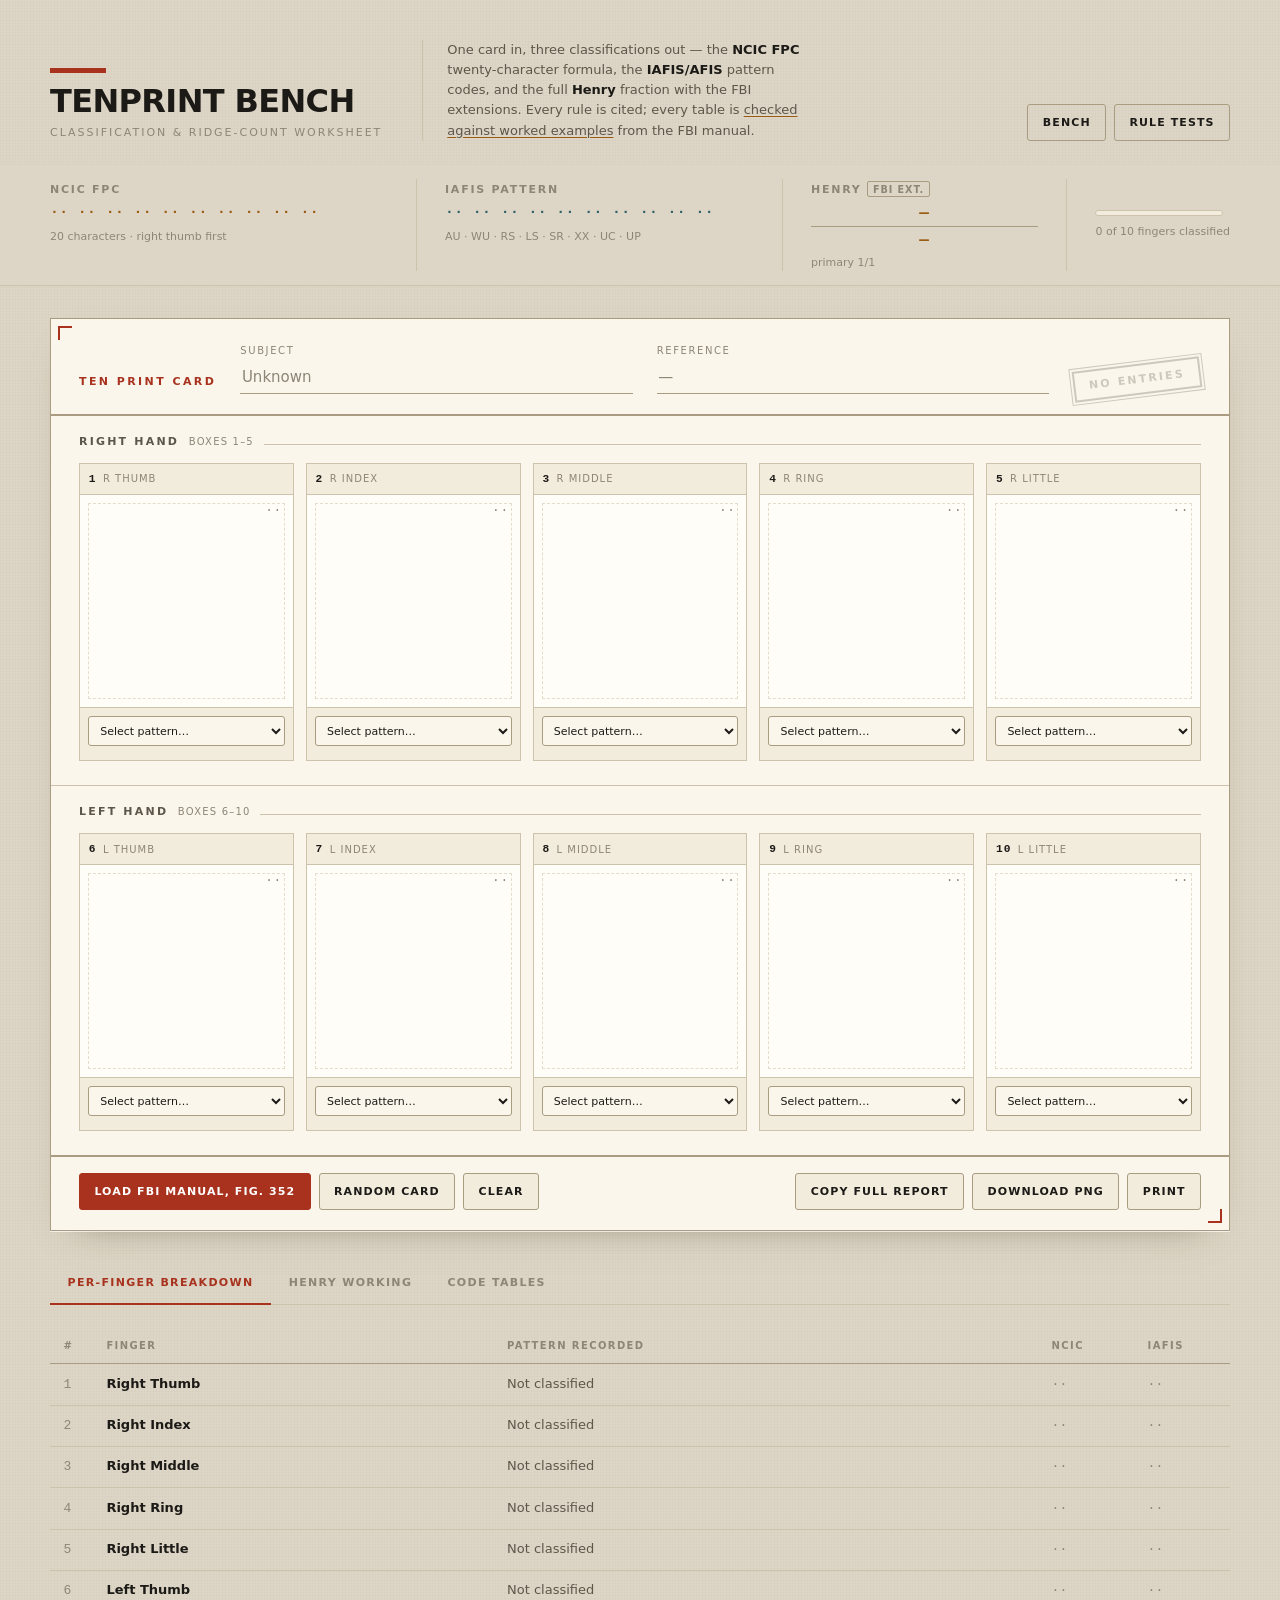
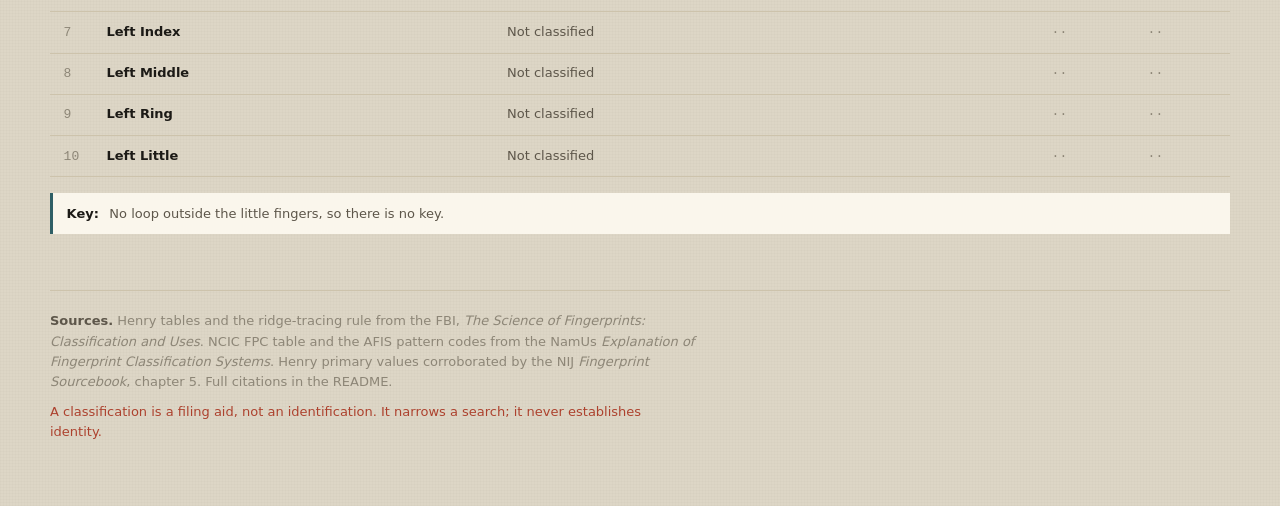
==== index.html @ 2fdf7e24 "Rebuild as a single bench computing NCIC, IAFIS and Henry together The two pages duplicated their fi" ====
<!DOCTYPE html>
<html lang="en" data-theme="dark">
<head>
<meta charset="UTF-8">
<meta name="viewport" content="width=device-width, initial-scale=1">
<title>Tenprint Bench — NCIC, IAFIS &amp; Henry fingerprint classification</title>
<meta name="description" content="Classify a ten-finger card three ways at once: NCIC FPC, IAFIS/AFIS pattern codes, and the Henry system with FBI extensions.">
<link rel="stylesheet" href="assets/styles.css">
<link rel="icon" href="data:image/svg+xml,%3Csvg xmlns='http://www.w3.org/2000/svg' viewBox='0 0 32 32'%3E%3Ctext y='26' font-size='26'%3E%F0%9F%AB%86%3C/text%3E%3C/svg%3E">
<script>
/* Settle the theme before first paint. Doing this from app.js instead would
   paint the default once and then transition, which reads as a flash. */
(function () {
    var t = null;
    try { t = localStorage.getItem("tenprint-bench:theme"); } catch (e) { /* ignore */ }
    if (t !== "light" && t !== "dark") {
        t = window.matchMedia && window.matchMedia("(prefers-color-scheme: light)").matches
            ? "light" : "dark";
    }
    document.documentElement.setAttribute("data-theme", t);
})();
</script>
</head>
<body>

<a class="skip" href="#card">Skip to the card</a>

<header class="masthead">
    <div class="masthead-id">
        <span class="masthead-rule" aria-hidden="true"></span>
        <h1>Tenprint&nbsp;Bench</h1>
        <p class="masthead-sub">Classification &amp; ridge-count worksheet</p>
    </div>

    <p class="masthead-blurb">
        One card in, three classifications out — the <strong>NCIC FPC</strong> twenty-character
        formula, the <strong>IAFIS/AFIS</strong> pattern codes, and the full
        <strong>Henry</strong> fraction with the FBI extensions. Every rule is
        cited; every table is <a href="tests.html">checked against worked examples</a>
        from the FBI manual.
    </p>

    <div class="masthead-tools">
        <button type="button" id="themeToggle" class="btn btn-quiet" aria-pressed="false">
            <span data-theme-label>Paper</span>
        </button>
        <a class="btn btn-quiet" href="tests.html">Rule tests</a>
    </div>
</header>

<!-- ===================================================================
     The rail. Sticks to the top so the three formulas stay visible
     while the card below is being filled in.
     =================================================================== -->
<div class="rail" id="rail">
    <div class="rail-inner">

        <section class="readout" data-system="ncic" aria-labelledby="ncic-label">
            <header>
                <h2 id="ncic-label">NCIC <abbr title="Fingerprint Classification">FPC</abbr></h2>
                <button type="button" class="copy" data-copy="ncic" title="Copy the NCIC code">Copy</button>
            </header>
            <output class="code code-ncic" id="ncicCode">·· ·· ·· ·· ·· ·· ·· ·· ·· ··</output>
            <p class="readout-note" id="ncicNote">20 characters · right thumb first</p>
        </section>

        <section class="readout" data-system="afis" aria-labelledby="afis-label">
            <header>
                <h2 id="afis-label">IAFIS pattern</h2>
                <button type="button" class="copy" data-copy="afis" title="Copy the IAFIS codes">Copy</button>
            </header>
            <output class="code code-afis" id="afisCode">·· ·· ·· ·· ·· ·· ·· ·· ·· ··</output>
            <p class="readout-note" id="afisNote">AU · WU · RS · LS · SR · XX · UC · UP</p>
        </section>

        <section class="readout readout-henry" data-system="henry" aria-labelledby="henry-label">
            <header>
                <h2 id="henry-label">Henry <span class="tag">FBI ext.</span></h2>
                <button type="button" class="copy" data-copy="henry" title="Copy the Henry formula">Copy</button>
            </header>
            <output class="fraction" id="henryCode">
                <span class="fraction-num" id="henryNum">—</span>
                <span class="fraction-bar" aria-hidden="true"></span>
                <span class="fraction-den" id="henryDen">—</span>
            </output>
            <p class="readout-note" id="henryNote">key · major · primary · secondary · subsecondary · final</p>
        </section>

        <div class="rail-status">
            <div class="meter" role="progressbar" aria-valuemin="0" aria-valuemax="10" aria-valuenow="0" id="meter">
                <span class="meter-fill" id="meterFill"></span>
            </div>
            <p class="rail-count"><output id="meterLabel">0</output> of 10 fingers classified</p>
        </div>

    </div>
</div>

<main>

<!-- ===================================================================
     The card. Boxes 1-5 are the right hand, 6-10 the left, matching
     the layout of a real tenprint card.
     =================================================================== -->
<section class="card" id="card" aria-labelledby="card-label">

    <div class="card-head">
        <h2 id="card-label" class="card-title">Ten&nbsp;Print Card</h2>

        <div class="field">
            <label for="subjectName">Subject</label>
            <input type="text" id="subjectName" placeholder="Unknown" autocomplete="off" spellcheck="false">
        </div>
        <div class="field">
            <label for="caseRef">Reference</label>
            <input type="text" id="caseRef" placeholder="—" autocomplete="off" spellcheck="false">
        </div>

        <div class="stamp" id="stamp" data-state="empty"><span>No entries</span></div>
    </div>

    <div class="hands">
        <section class="hand" data-hand="right" aria-labelledby="right-label">
            <h3 id="right-label"><span>Right hand</span><small>boxes 1&ndash;5</small></h3>
            <div class="fingers" data-slots="right"></div>
        </section>

        <section class="hand" data-hand="left" aria-labelledby="left-label">
            <h3 id="left-label"><span>Left hand</span><small>boxes 6&ndash;10</small></h3>
            <div class="fingers" data-slots="left"></div>
        </section>
    </div>

    <div class="card-foot">
        <button type="button" class="btn btn-primary" id="loadExample">Load worked example</button>
        <button type="button" class="btn" id="randomise">Random card</button>
        <button type="button" class="btn" id="clearAll">Clear</button>
        <span class="foot-spacer"></span>
        <button type="button" class="btn" id="copyReport">Copy full report</button>
        <button type="button" class="btn" id="downloadPng">Download PNG</button>
        <button type="button" class="btn" id="printCard">Print</button>
    </div>
</section>

<!-- ===================================================================
     Workings. Everything the three readouts are hiding.
     =================================================================== -->
<section class="workings" aria-labelledby="workings-label">
    <h2 id="workings-label" class="visually-hidden">Detailed workings</h2>

    <div class="tabs" role="tablist" aria-label="Detailed workings">
        <button role="tab" id="tab-breakdown" aria-controls="panel-breakdown" aria-selected="true"  class="tab">Per-finger breakdown</button>
        <button role="tab" id="tab-henry"     aria-controls="panel-henry"     aria-selected="false" class="tab" tabindex="-1">Henry working</button>
        <button role="tab" id="tab-reference" aria-controls="panel-reference" aria-selected="false" class="tab" tabindex="-1">Code tables</button>
    </div>

    <div class="panel" id="panel-breakdown" role="tabpanel" aria-labelledby="tab-breakdown" tabindex="0">
        <div class="table-scroll">
            <table class="breakdown">
                <caption class="visually-hidden">Per-finger classification breakdown</caption>
                <thead>
                    <tr>
                        <th scope="col" class="col-no">#</th>
                        <th scope="col">Finger</th>
                        <th scope="col">Pattern recorded</th>
                        <th scope="col" class="col-code">NCIC</th>
                        <th scope="col" class="col-code">IAFIS</th>
                    </tr>
                </thead>
                <tbody id="breakdownBody"></tbody>
            </table>
        </div>
        <div class="flags" id="flags"></div>
    </div>

    <div class="panel" id="panel-henry" role="tabpanel" aria-labelledby="tab-henry" tabindex="0" hidden>
        <div class="henry-grid" id="henryGrid"></div>
    </div>

    <div class="panel" id="panel-reference" role="tabpanel" aria-labelledby="tab-reference" tabindex="0" hidden>
        <div class="ref-grid">

            <article class="ref">
                <h3>NCIC FPC — two characters per finger</h3>
                <table class="ref-table">
                    <tbody>
                        <tr><th scope="row">Plain arch</th><td><code>AA</code></td></tr>
                        <tr><th scope="row">Tented arch</th><td><code>TT</code></td></tr>
                        <tr><th scope="row">Ulnar loop</th><td>ridge count, zero&#8209;padded — <code>01</code>&ndash;<code>49</code></td></tr>
                        <tr><th scope="row">Radial loop</th><td>ridge count <strong>+ 50</strong> — <code>51</code>&ndash;<code>99</code></td></tr>
                        <tr><th scope="row">Plain whorl</th><td><code>PI</code> <code>PM</code> <code>PO</code></td></tr>
                        <tr><th scope="row">Central pocket loop whorl</th><td><code>CI</code> <code>CM</code> <code>CO</code></td></tr>
                        <tr><th scope="row">Double loop whorl</th><td><code>dI</code> <code>dM</code> <code>dO</code> <em>— lowercase d</em></td></tr>
                        <tr><th scope="row">Accidental whorl</th><td><code>XI</code> <code>XM</code> <code>XO</code></td></tr>
                        <tr><th scope="row">Missing or amputated</th><td><code>XX</code></td></tr>
                        <tr><th scope="row">Completely scarred</th><td><code>SR</code></td></tr>
                    </tbody>
                </table>
                <p class="ref-note">The NCIC table defines no code for an unclassifiable or
                unprinted finger — those exist only in AFIS. This bench leaves the position
                blank and flags it rather than inventing a value.</p>
            </article>

            <article class="ref">
                <h3>IAFIS / AFIS pattern level</h3>
                <table class="ref-table">
                    <tbody>
                        <tr><th scope="row"><code>AU</code></th><td>Arch, unspecified — plain and tented alike</td></tr>
                        <tr><th scope="row"><code>WU</code></th><td>Whorl, unspecified — all four whorl types</td></tr>
                        <tr><th scope="row"><code>RS</code></th><td>Right slant loop</td></tr>
                        <tr><th scope="row"><code>LS</code></th><td>Left slant loop</td></tr>
                        <tr><th scope="row"><code>SR</code></th><td>Complete scar</td></tr>
                        <tr><th scope="row"><code>XX</code></th><td>Amputation</td></tr>
                        <tr><th scope="row"><code>UC</code></th><td>Unable to classify</td></tr>
                        <tr><th scope="row"><code>UP</code></th><td>Unable to print — image not supplied</td></tr>
                    </tbody>
                </table>
                <p class="ref-note">Slant follows the hand: an ulnar loop slants right on the
                right hand and left on the left hand, and a radial loop does the reverse.
                The bench derives it from the box number, so you never enter it.</p>
            </article>

            <article class="ref">
                <h3>Whorl ridge tracing</h3>
                <p class="ref-prose">Trace the ridge from the extreme left delta toward the
                right delta. If it passes <strong>inside</strong> (above) the right delta with
                <strong>three or more</strong> ridges intervening, the tracing is
                <strong>inner — I</strong>. If it passes <strong>outside</strong> (below) with
                three or more intervening, it is <strong>outer — O</strong>. Every other
                tracing is <strong>meeting — M</strong>.</p>
                <div class="tracer" id="tracer">
                    <p class="tracer-title">Work it out</p>
                    <div class="tracer-controls">
                        <label for="tracerSide" class="visually-hidden">Which side of the right delta</label>
                        <select id="tracerSide">
                            <option value="inside">Passes inside / above</option>
                            <option value="outside">Passes outside / below</option>
                        </select>
                        <label for="tracerRidges" class="visually-hidden">Intervening ridges</label>
                        <input type="number" id="tracerRidges" min="0" max="30" step="1" placeholder="ridges" inputmode="numeric">
                        <output class="tracer-out" id="tracerOut">—</output>
                    </div>
                </div>
            </article>

            <article class="ref">
                <h3>Henry — the FBI tables</h3>
                <table class="ref-table">
                    <tbody>
                        <tr><th scope="row">Primary values</th><td>16 16 8 8 4 4 2 2 1 1 — whorls only; even fingers over odd, plus 1 each</td></tr>
                        <tr><th scope="row">Secondary</th><td>Index fingers as <code>A T R U W</code></td></tr>
                        <tr><th scope="row">Small letters</th><td><code>a</code> <code>t</code> anywhere; <code>r</code> outside the index fingers</td></tr>
                        <tr><th scope="row">Subsecondary — index</th><td>1&ndash;9 = <code>I</code>, 10 and over = <code>O</code></td></tr>
                        <tr><th scope="row">Subsecondary — middle</th><td>1&ndash;10 = <code>I</code>, 11 and over = <code>O</code></td></tr>
                        <tr><th scope="row">Subsecondary — ring</th><td>1&ndash;13 = <code>I</code>, 14 and over = <code>O</code></td></tr>
                        <tr><th scope="row">Major — thumbs</th><td>1&ndash;11 = <code>S</code>, 12&ndash;16 = <code>M</code>, 17 and over = <code>L</code></td></tr>
                        <tr><th scope="row">Major — expanded</th><td>when the left thumb counts 17+, the right thumb reads 1&ndash;17 = <code>S</code>, 18&ndash;22 = <code>M</code>, 23 and over = <code>L</code></td></tr>
                        <tr><th scope="row">Final</th><td>Ridge count of the right little finger loop; else the left</td></tr>
                        <tr><th scope="row">Key</th><td>First loop from the right thumb, little fingers excluded</td></tr>
                    </tbody>
                </table>
            </article>

        </div>
    </div>
</section>

<footer class="colophon">
    <p><strong>Sources.</strong>
    Henry tables and the ridge-tracing rule from the FBI, <em>The Science of Fingerprints:
    Classification and Uses</em>. NCIC FPC table and the AFIS pattern codes from the NamUs
    <em>Explanation of Fingerprint Classification Systems</em>. Henry primary values
    corroborated by the NIJ <em>Fingerprint Sourcebook</em>, chapter 5.
    Full citations in the README.</p>
    <p class="colophon-warn">A classification is a filing aid, not an identification.
    It narrows a search; it never establishes identity.</p>
</footer>

</main>

<div class="toast" id="toast" role="status" aria-live="polite"></div>

<script src="assets/classify.js"></script>
<script src="assets/plates.js"></script>
<script src="assets/patterns.js"></script>
<script src="assets/app.js"></script>
</body>
</html>
---- assets/styles.css ----
/* ==========================================================================
   Tenprint Bench

   The look is borrowed from the thing itself: a printed record card on a
   lab bench. Flat ink, ruled boxes, registration corners, a rubber stamp,
   monospace for anything that is literally a code. Two themes — "Bench"
   (dark room, lit card) and "Paper" (the card on its own).
   ========================================================================== */

/* --- 1. Tokens ----------------------------------------------------------- */

:root {
    --font-sans: ui-sans-serif, system-ui, "Segoe UI", Roboto, Helvetica, Arial, sans-serif;
    --font-mono: ui-monospace, "Cascadia Mono", "SF Mono", Consolas, "Liberation Mono", monospace;

    --step-0: 0.9375rem;
    --step--1: 0.8125rem;
    --step--2: 0.6875rem;
    --step-1: 1.125rem;
    --step-2: 1.5rem;
    --step-3: 2rem;

    --radius: 3px;
    --gap: 1.25rem;
    --card-max: 1180px;

    /* The page gutter. The rail bleeds to the full width by cancelling this
       out, so the two must stay in step or the page scrolls sideways. */
    --pad-x: 1.25rem;

    --ease: cubic-bezier(0.2, 0.7, 0.3, 1);
}

/* Bench — the default. */
[data-theme="dark"] {
    --bg:          #0c0e0d;
    --bg-grain:    rgba(255, 255, 255, 0.022);
    --surface:     #15100e;
    --surface-2:   #1c1614;
    --plate:       #0e0b09;
    --print-ink:   #d3c8b3;

    --ink:         #ece4d6;
    --ink-soft:    #a79c8b;
    --ink-faint:   #6d6459;

    --rule:        #33291f;
    --rule-strong: #4a3b2c;

    --accent:      #e0913f;   /* amber — live values          */
    --stamp:       #d24b32;   /* stamp red — alerts, headings  */
    --cool:        #6fa5a8;   /* verdigris — secondary data    */
    --ok:          #7fa860;

    --shadow: 0 1px 0 rgba(255,255,255,0.03), 0 18px 40px -24px rgba(0,0,0,0.9);
}

/* Paper. */
[data-theme="light"] {
    --bg:          #ddd6c6;
    --bg-grain:    rgba(0, 0, 0, 0.016);
    --surface:     #faf6ec;
    --surface-2:   #f2ecdd;
    --plate:       #fffdf7;
    --print-ink:   #23201a;

    --ink:         #1c1a16;
    --ink-soft:    #5d564a;
    --ink-faint:   #8d8677;

    --rule:        #cdc3ac;
    --rule-strong: #a99c80;

    --accent:      #9a5b12;
    --stamp:       #a8321e;
    --cool:        #2f5f66;
    --ok:          #4a6b31;

    --shadow: 0 1px 0 rgba(255,255,255,0.7), 0 16px 36px -26px rgba(60,45,25,0.55);
}

/* --- 2. Base ------------------------------------------------------------- */

*, *::before, *::after { box-sizing: border-box; }

html { -webkit-text-size-adjust: 100%; }

body {
    margin: 0;
    padding: 0 var(--pad-x) 4rem;
    font-family: var(--font-sans);
    font-size: var(--step-0);
    line-height: 1.55;
    color: var(--ink);
    background-color: var(--bg);
    /* A faint bench grain so the flat fields do not read as a web form. */
    background-image:
        repeating-linear-gradient(0deg, var(--bg-grain) 0 1px, transparent 1px 3px),
        repeating-linear-gradient(90deg, var(--bg-grain) 0 1px, transparent 1px 3px);
    transition: background-color 0.35s var(--ease), color 0.35s var(--ease);
}

h1, h2, h3 { margin: 0; font-weight: 700; line-height: 1.15; }

a { color: inherit; text-underline-offset: 0.18em; text-decoration-color: var(--accent); }
a:hover { color: var(--accent); }

:focus-visible {
    outline: 2px solid var(--accent);
    outline-offset: 2px;
}

.visually-hidden {
    position: absolute; width: 1px; height: 1px;
    margin: -1px; padding: 0; border: 0;
    clip-path: inset(50%); overflow: hidden; white-space: nowrap;
}

.skip {
    position: absolute; left: -999px; top: 0; z-index: 100;
    padding: 0.6rem 1rem; background: var(--stamp); color: #fff;
}
.skip:focus { left: 0.5rem; top: 0.5rem; }

/* --- 3. Masthead --------------------------------------------------------- */

.masthead {
    max-width: var(--card-max);
    margin: 0 auto;
    padding: 2.5rem 0 1.5rem;
    display: grid;
    grid-template-columns: minmax(0, auto) minmax(0, 1fr) minmax(0, auto);
    gap: 1.25rem 2.5rem;
    align-items: end;
}

.masthead-rule {
    display: block;
    width: 3.5rem; height: 5px;
    background: var(--stamp);
    margin-bottom: 0.6rem;
}

.masthead h1 {
    font-size: clamp(1.6rem, 4vw, var(--step-3));
    letter-spacing: -0.02em;
    text-transform: uppercase;
}

.masthead-sub {
    margin: 0.25rem 0 0;
    font-size: var(--step--2);
    letter-spacing: 0.18em;
    text-transform: uppercase;
    color: var(--ink-faint);
}

.masthead-blurb {
    margin: 0;
    max-width: 46ch;
    font-size: var(--step--1);
    color: var(--ink-soft);
    border-left: 1px solid var(--rule);
    padding-left: 1.5rem;
}
.masthead-blurb strong { color: var(--ink); font-weight: 600; }

.masthead-tools { display: flex; gap: 0.5rem; }

/* --- 4. Buttons ---------------------------------------------------------- */

.btn {
    font: inherit;
    font-size: var(--step--2);
    letter-spacing: 0.1em;
    text-transform: uppercase;
    font-weight: 600;
    color: var(--ink);
    background: var(--surface-2);
    border: 1px solid var(--rule-strong);
    border-radius: var(--radius);
    padding: 0.55rem 0.9rem;
    cursor: pointer;
    text-decoration: none;
    white-space: nowrap;
    transition: border-color 0.15s var(--ease), color 0.15s var(--ease), background 0.15s var(--ease);
}
.btn:hover { border-color: var(--accent); color: var(--accent); }
.btn:active { transform: translateY(1px); }

.btn-primary {
    background: var(--stamp);
    border-color: var(--stamp);
    color: #fff;
}
.btn-primary:hover { background: transparent; color: var(--stamp); border-color: var(--stamp); }

.btn-quiet { background: transparent; }

/* --- 5. The rail --------------------------------------------------------- */

.rail {
    position: sticky;
    top: 0;
    z-index: 30;
    margin: 0 calc(var(--pad-x) * -1);
    padding: 0 var(--pad-x);
    background: color-mix(in srgb, var(--bg) 88%, transparent);
    backdrop-filter: blur(6px);
    border-bottom: 1px solid var(--rule);
}

.rail-inner {
    max-width: var(--card-max);
    margin: 0 auto;
    display: grid;
    grid-template-columns: 1.45fr 1.45fr 1.1fr auto;
    gap: 0 1.75rem;
    align-items: stretch;
    padding: 0.9rem 0;
}

.readout { min-width: 0; }

.readout + .readout,
.rail-status { border-left: 1px solid var(--rule); padding-left: 1.75rem; }

.readout header {
    display: flex; align-items: baseline; justify-content: space-between; gap: 0.5rem;
    margin-bottom: 0.3rem;
}

.readout h2 {
    font-size: var(--step--2);
    letter-spacing: 0.16em;
    text-transform: uppercase;
    color: var(--ink-faint);
    font-weight: 700;
}
.readout h2 abbr { text-decoration: none; }

.tag {
    font-size: 0.6rem; letter-spacing: 0.1em;
    padding: 0.1rem 0.3rem;
    border: 1px solid var(--rule-strong);
    color: var(--ink-faint);
    border-radius: 2px;
}

.copy {
    font: inherit; font-size: 0.65rem; letter-spacing: 0.1em; text-transform: uppercase;
    background: none; border: 0; padding: 0.1rem 0.2rem;
    color: var(--ink-faint); cursor: pointer;
    opacity: 0; transition: opacity 0.15s var(--ease), color 0.15s var(--ease);
}
.readout:hover .copy, .copy:focus-visible { opacity: 1; }
.copy:hover { color: var(--accent); }

/* Twenty characters plus separators is wider than the column at any
   comfortable size, so the code wraps rather than being clipped. The pairs
   are space-separated, so a break never falls inside one. */
.code {
    display: block;
    font-family: var(--font-mono);
    font-size: clamp(0.9rem, 1.15vw, 1.1rem);
    font-weight: 600;
    letter-spacing: 0.03em;
    line-height: 1.3;
    color: var(--accent);
    padding-bottom: 0.15rem;
}
.code-afis { color: var(--cool); }

.readout-note {
    margin: 0.2rem 0 0;
    font-size: var(--step--2);
    color: var(--ink-faint);
    white-space: nowrap;
    overflow: hidden;
    text-overflow: ellipsis;
}

/* The Henry fraction is a real fraction, drawn as one. */
.fraction {
    display: grid;
    justify-items: center;
    font-family: var(--font-mono);
    font-size: clamp(0.8rem, 1.25vw, 1rem);
    font-weight: 600;
    letter-spacing: 0.08em;
    color: var(--accent);
    line-height: 1.3;
}
.fraction-bar {
    width: 100%;
    height: 1px;
    background: var(--rule-strong);
    margin: 0.15rem 0;
}
.fraction-num, .fraction-den { white-space: nowrap; }

.rail-status { display: flex; flex-direction: column; justify-content: center; gap: 0.4rem; }

.meter {
    width: 8rem; height: 6px;
    background: var(--surface-2);
    border: 1px solid var(--rule);
    border-radius: 99px;
    overflow: hidden;
}
.meter-fill {
    display: block; height: 100%; width: 0;
    background: var(--accent);
    transition: width 0.3s var(--ease), background 0.3s var(--ease);
}
.meter[aria-valuenow="10"] .meter-fill { background: var(--ok); }

.rail-count { margin: 0; font-size: var(--step--2); color: var(--ink-faint); }

/* --- 6. The card --------------------------------------------------------- */

main { max-width: var(--card-max); margin: 0 auto; }

.card {
    position: relative;
    margin-top: 2rem;
    background: var(--surface);
    border: 1px solid var(--rule-strong);
    box-shadow: var(--shadow);
}

/* Registration corners — the small crop marks on a real form. */
.card::before, .card::after {
    content: "";
    position: absolute;
    width: 14px; height: 14px;
    border: 2px solid var(--stamp);
    pointer-events: none;
}
.card::before { top: 7px; left: 7px; border-right: 0; border-bottom: 0; }
.card::after  { bottom: 7px; right: 7px; border-left: 0; border-top: 0; }

.card-head {
    display: grid;
    grid-template-columns: auto repeat(2, minmax(0, 1fr)) auto;
    gap: 1.5rem;
    align-items: end;
    padding: 1.5rem 1.75rem 1.25rem;
    border-bottom: 2px solid var(--rule-strong);
}

.card-title {
    font-size: var(--step--2);
    letter-spacing: 0.22em;
    text-transform: uppercase;
    color: var(--stamp);
    padding-bottom: 0.35rem;
}

.field { display: grid; gap: 0.2rem; min-width: 0; }

.field label {
    font-size: 0.625rem;
    letter-spacing: 0.16em;
    text-transform: uppercase;
    color: var(--ink-faint);
}

.field input {
    font: inherit;
    font-size: var(--step-0);
    color: var(--ink);
    background: transparent;
    border: 0;
    border-bottom: 1px solid var(--rule-strong);
    padding: 0.25rem 0.1rem;
    border-radius: 0;
    min-width: 0;
}
.field input::placeholder { color: var(--ink-faint); }
.field input:focus { outline: 0; border-bottom-color: var(--accent); }

/* The stamp. Rotated, double-ruled, deliberately imperfect. */
.stamp {
    justify-self: end;
    transform: rotate(-7deg);
    border: 2px solid currentColor;
    outline: 1px solid currentColor;
    outline-offset: 2px;
    padding: 0.3rem 0.85rem;
    font-size: var(--step--2);
    font-weight: 800;
    letter-spacing: 0.2em;
    text-transform: uppercase;
    opacity: 0.75;
    white-space: nowrap;
    transition: color 0.25s var(--ease), opacity 0.25s var(--ease);
}
.stamp[data-state="empty"]      { color: var(--ink-faint); opacity: 0.4; }
.stamp[data-state="partial"]    { color: var(--accent); }
.stamp[data-state="incomplete"] { color: var(--stamp); }
.stamp[data-state="complete"]   { color: var(--ok); opacity: 0.9; }

/* --- 7. Hands and finger boxes ------------------------------------------- */

.hands { display: grid; }

.hand { padding: 1.25rem 1.75rem 1.5rem; }
.hand + .hand { border-top: 1px solid var(--rule); }

.hand h3 {
    display: flex; align-items: baseline; gap: 0.6rem;
    font-size: var(--step--2);
    letter-spacing: 0.2em;
    text-transform: uppercase;
    color: var(--ink-soft);
    margin-bottom: 0.9rem;
}
.hand h3 small {
    font-size: 0.625rem; letter-spacing: 0.12em;
    color: var(--ink-faint); font-weight: 500;
}
.hand h3::after {
    content: ""; flex: 1; height: 1px; background: var(--rule);
}

.fingers {
    display: grid;
    grid-template-columns: repeat(5, minmax(0, 1fr));
    gap: 0.75rem;
}

.finger {
    display: flex;
    flex-direction: column;
    min-width: 0;
    border: 1px solid var(--rule);
    background: var(--surface-2);
    transition: border-color 0.2s var(--ease);
}
.finger:focus-within { border-color: var(--accent); }
.finger[data-status="incomplete"] { border-color: var(--stamp); }

.finger-head {
    display: flex; align-items: center; gap: 0.4rem;
    padding: 0.4rem 0.55rem;
    border-bottom: 1px solid var(--rule);
    font-size: 0.625rem;
    letter-spacing: 0.1em;
    text-transform: uppercase;
    color: var(--ink-faint);
}
.finger-no {
    font-family: var(--font-mono);
    font-weight: 700;
    font-size: 0.7rem;
    color: var(--ink);
}
.finger-name { overflow: hidden; text-overflow: ellipsis; white-space: nowrap; }

/* The print box: where the impression would be rolled. Kept square, like
   the numbered boxes on the card itself. */
.finger-plate {
    position: relative;
    aspect-ratio: 1 / 1;
    background: var(--plate);
    border-bottom: 1px solid var(--rule);
    overflow: hidden;
}

.plate-art { position: absolute; inset: 0; }

/* The impression is painted, not shown: the exemplar supplies only an alpha
   mask, so the ridges take the theme's ink colour. */
.print-ink {
    position: absolute;
    inset: 0;
    background-color: var(--print-ink);
    -webkit-mask-image: var(--impression);
            mask-image: var(--impression);
    -webkit-mask-size: cover;
            mask-size: cover;
    -webkit-mask-position: center;
            mask-position: center;
    -webkit-mask-repeat: no-repeat;
            mask-repeat: no-repeat;
    opacity: 0.92;
}
/* A loop from the other hand is the same impression, handed. */
.print-ink[data-mirror="true"] { transform: scaleX(-1); }
.print-ink.is-scarred { opacity: 0.4; }

.print-scar { position: absolute; inset: 0; }
.print-scar i {
    position: absolute;
    left: -20%; width: 140%; height: 5px;
    background: var(--stamp);
    opacity: 0.85;
    border-radius: 3px;
}
.print-scar i:nth-child(1) { top: 32%; transform: rotate(-38deg); }
.print-scar i:nth-child(2) { top: 55%; transform: rotate(-31deg); }
.print-scar i:nth-child(3) { top: 68%; transform: rotate(24deg); height: 3px; }

.print-smudge {
    position: absolute;
    inset: 0;
    background: var(--plate);
    opacity: 0.62;
    backdrop-filter: blur(2px);
}

/* Boxes with nothing to show are annotated the way a card would be. */
.print-note {
    position: absolute;
    inset: 8px;
    display: grid;
    place-items: center;
    border: 1px dashed var(--rule-strong);
    color: var(--ink-faint);
}
.print-note-label {
    font-family: var(--font-mono);
    font-size: 1.15rem;
    font-weight: 700;
    letter-spacing: 0.1em;
}
.print-note[data-kind="amputated"] {
    background:
        repeating-linear-gradient(45deg,
            transparent 0 7px,
            color-mix(in srgb, var(--ink-faint) 22%, transparent) 7px 8px);
}
.print-note[data-kind="unclassifiable"] { border-style: solid; }

.print-empty {
    position: absolute;
    inset: 8px;
    border: 1px dashed var(--rule);
    opacity: 0.55;
}

.finger-code {
    position: absolute;
    top: 0.3rem; right: 0.4rem;
    z-index: 2;
    font-family: var(--font-mono);
    font-size: 0.8rem;
    font-weight: 700;
    letter-spacing: 0.05em;
    color: var(--accent);
    background: color-mix(in srgb, var(--plate) 82%, transparent);
    padding: 0.05rem 0.28rem;
    border-radius: 2px;
}
.finger-code[data-empty="true"] {
    color: var(--ink-faint); font-weight: 400; background: none;
}

/* An implicit auto column would be sized by the widest option text
   ("Central Pocket Loop Whorl") and push the whole card past the viewport on
   a phone. Pin the track so the select can actually shrink. */
.finger-controls {
    padding: 0.5rem;
    display: grid;
    grid-template-columns: minmax(0, 1fr);
    gap: 0.4rem;
}

.finger select,
.finger input[type="number"] {
    font: inherit;
    font-size: var(--step--2);
    width: 100%;
    min-width: 0;
    color: var(--ink);
    background: var(--surface);
    border: 1px solid var(--rule-strong);
    border-radius: var(--radius);
    padding: 0.4rem 0.45rem;
}
.finger select:focus, .finger input:focus { outline: 0; border-color: var(--accent); }
.finger input::placeholder { color: var(--ink-faint); }

/* Tracing is three states — a segmented control beats a dropdown. */
.tracing { display: grid; grid-template-columns: repeat(3, 1fr); gap: 2px; }
.tracing button {
    font: inherit;
    font-family: var(--font-mono);
    font-size: var(--step--2);
    font-weight: 700;
    padding: 0.35rem 0;
    color: var(--ink-faint);
    background: var(--surface);
    border: 1px solid var(--rule-strong);
    cursor: pointer;
    transition: color 0.12s var(--ease), border-color 0.12s var(--ease), background 0.12s var(--ease);
}
.tracing button:hover { color: var(--ink); }
.tracing button[aria-pressed="true"] {
    color: var(--bg);
    background: var(--accent);
    border-color: var(--accent);
}

.hint {
    margin: 0;
    font-size: 0.625rem;
    letter-spacing: 0.06em;
    color: var(--stamp);
    text-transform: uppercase;
}

/* --- 8. Card footer ------------------------------------------------------ */

.card-foot {
    display: flex; flex-wrap: wrap; gap: 0.5rem; align-items: center;
    padding: 1rem 1.75rem 1.25rem;
    border-top: 2px solid var(--rule-strong);
}
.foot-spacer { flex: 1; }

/* --- 9. Workings --------------------------------------------------------- */

.workings { margin-top: 2rem; }

.tabs {
    display: flex;
    flex-wrap: wrap;
    gap: 0;
    border-bottom: 1px solid var(--rule);
}

.tab {
    font: inherit;
    font-size: var(--step--2);
    letter-spacing: 0.12em;
    text-transform: uppercase;
    font-weight: 600;
    background: none;
    border: 0;
    border-bottom: 2px solid transparent;
    color: var(--ink-faint);
    padding: 0.7rem 1.1rem;
    cursor: pointer;
    margin-bottom: -1px;
}
.tab:hover { color: var(--ink); }
.tab[aria-selected="true"] { color: var(--stamp); border-bottom-color: var(--stamp); }

.panel { padding: 1.5rem 0 0; }

.table-scroll { overflow-x: auto; }

.breakdown { width: 100%; border-collapse: collapse; font-size: var(--step--1); }
.breakdown th, .breakdown td {
    text-align: left;
    padding: 0.6rem 0.85rem;
    border-bottom: 1px solid var(--rule);
    vertical-align: baseline;
}
.breakdown thead th {
    font-size: 0.625rem; letter-spacing: 0.14em; text-transform: uppercase;
    color: var(--ink-faint); border-bottom-color: var(--rule-strong);
    white-space: nowrap;
}
.breakdown tbody tr:hover { background: var(--surface-2); }
.breakdown .col-no { width: 2.5rem; }
.breakdown .col-code { width: 6rem; }
.breakdown td.mono {
    font-family: var(--font-mono); font-weight: 700; color: var(--accent);
}
.breakdown td.mono.cool { color: var(--cool); }
.breakdown td.mono.void { color: var(--ink-faint); font-weight: 400; }
.breakdown .fname { white-space: nowrap; }
.breakdown .detail { color: var(--ink-soft); }

.flags { margin-top: 1rem; display: grid; gap: 0.5rem; }
.flag {
    display: flex; gap: 0.65rem; align-items: baseline;
    font-size: var(--step--1);
    padding: 0.65rem 0.85rem;
    border-left: 3px solid var(--stamp);
    background: var(--surface);
    color: var(--ink-soft);
}
.flag[data-kind="info"] { border-left-color: var(--cool); }
.flag[data-kind="ok"]   { border-left-color: var(--ok); }
.flag strong { color: var(--ink); font-weight: 600; }

/* Henry working — one tile per division. Cells carry their own rules
   rather than showing through a gap, so a short final row leaves clean
   empty space instead of a stray block of grid background. */
.henry-grid {
    display: grid;
    grid-template-columns: repeat(auto-fit, minmax(230px, 1fr));
    border-top: 1px solid var(--rule);
    border-left: 1px solid var(--rule);
}

.hcell {
    background: var(--surface);
    padding: 1rem 1.1rem;
    border-right: 1px solid var(--rule);
    border-bottom: 1px solid var(--rule);
}

.hcell h4 {
    margin: 0 0 0.5rem;
    font-size: 0.625rem; letter-spacing: 0.16em; text-transform: uppercase;
    color: var(--ink-faint); font-weight: 700;
}
.hcell .value {
    font-family: var(--font-mono);
    font-size: var(--step-1);
    font-weight: 700;
    color: var(--accent);
    letter-spacing: 0.06em;
}
.hcell .value .over { color: var(--ink-faint); font-weight: 400; margin: 0 0.25em; }
.hcell p { margin: 0.45rem 0 0; font-size: var(--step--1); color: var(--ink-soft); }
.hcell code { font-family: var(--font-mono); color: var(--ink); }

/* Reference tables. Columns rather than a grid: the four articles are very
   different heights, and columns pack them without leaving one lane empty. */
.ref-grid {
    columns: 3 300px;
    column-gap: 2rem;
}
.ref {
    break-inside: avoid;
    margin-bottom: 2rem;
}
.ref h3 {
    font-size: var(--step--1);
    letter-spacing: 0.1em;
    text-transform: uppercase;
    color: var(--stamp);
    padding-bottom: 0.5rem;
    border-bottom: 1px solid var(--rule-strong);
    margin-bottom: 0.75rem;
}
.ref-table { width: 100%; border-collapse: collapse; font-size: var(--step--1); }
.ref-table th, .ref-table td {
    text-align: left; padding: 0.4rem 0; border-bottom: 1px solid var(--rule);
    vertical-align: baseline;
}
.ref-table th { font-weight: 500; color: var(--ink-soft); padding-right: 1rem; }
.ref-table td { color: var(--ink); }
.ref-table em { color: var(--ink-faint); font-size: var(--step--2); }
code {
    font-family: var(--font-mono);
    font-size: 0.9em;
    color: var(--accent);
    font-weight: 600;
}
.ref-note, .ref-prose { font-size: var(--step--1); color: var(--ink-soft); }
.ref-prose strong { color: var(--ink); }

.tracer { margin-top: 1rem; border: 1px solid var(--rule-strong); padding: 0.85rem; }
.tracer-title {
    margin: 0 0 0.5rem; font-size: 0.625rem; letter-spacing: 0.16em;
    text-transform: uppercase; color: var(--ink-faint);
}
.tracer-controls { display: flex; gap: 0.5rem; align-items: center; flex-wrap: wrap; }
.tracer select, .tracer input {
    font: inherit; font-size: var(--step--1);
    color: var(--ink); background: var(--surface-2);
    border: 1px solid var(--rule-strong); border-radius: var(--radius);
    padding: 0.35rem 0.45rem;
}
.tracer input { width: 6rem; }
.tracer-out {
    font-family: var(--font-mono); font-size: var(--step-1); font-weight: 700;
    color: var(--accent); margin-left: auto; min-width: 1.5rem; text-align: right;
}

/* --- 10. Colophon and toast ---------------------------------------------- */

.colophon {
    max-width: var(--card-max);
    margin: 3.5rem auto 0;
    padding-top: 1.25rem;
    border-top: 1px solid var(--rule);
    font-size: var(--step--1);
    color: var(--ink-faint);
    display: grid;
    gap: 0.6rem;
}
.colophon p { margin: 0; max-width: 78ch; }
.colophon strong { color: var(--ink-soft); }
.colophon-warn { color: var(--stamp); opacity: 0.9; }

.toast {
    position: fixed;
    left: 50%; bottom: 1.5rem;
    transform: translate(-50%, 1.5rem);
    background: var(--ink);
    color: var(--bg);
    font-size: var(--step--1);
    font-weight: 600;
    padding: 0.6rem 1.1rem;
    border-radius: var(--radius);
    opacity: 0;
    pointer-events: none;
    transition: opacity 0.2s var(--ease), transform 0.2s var(--ease);
    z-index: 60;
}
.toast[data-show="true"] { opacity: 1; transform: translate(-50%, 0); }

/* --- 11. Narrow screens -------------------------------------------------- */

@media (max-width: 1080px) {
    .masthead { grid-template-columns: 1fr auto; }
    .masthead-blurb { grid-column: 1 / -1; border-left: 0; padding-left: 0; }
    .rail-inner { grid-template-columns: 1fr 1fr; gap: 0.9rem 1.25rem; }
    .readout + .readout, .rail-status { border-left: 0; padding-left: 0; }
    .readout, .rail-status { border-top: 1px solid var(--rule); padding-top: 0.7rem; }
    .rail-inner > :nth-child(-n+2) { border-top: 0; padding-top: 0; }
}

@media (max-width: 820px) {
    .fingers { grid-template-columns: repeat(3, minmax(0, 1fr)); }
    .card-head { grid-template-columns: 1fr 1fr; }
    .stamp { grid-column: 2; justify-self: end; }
}

@media (max-width: 560px) {
    :root { --pad-x: 0.75rem; }
    .fingers { grid-template-columns: repeat(2, minmax(0, 1fr)); }
    .rail-inner { grid-template-columns: 1fr; }
    .rail-inner > :nth-child(2) { border-top: 1px solid var(--rule); padding-top: 0.7rem; }
    .card-head, .hand, .card-foot { padding-inline: 1rem; }
    /* Four items across two columns squeezes the subject field to nothing. */
    .card-head { grid-template-columns: 1fr; gap: 0.9rem; }
    .stamp { grid-column: 1; justify-self: start; }
    .masthead { padding-top: 1.5rem; }
    .card-foot > .btn { flex: 1 1 auto; }
    .foot-spacer { display: none; }
}

@media (prefers-reduced-motion: reduce) {
    *, *::before, *::after {
        transition-duration: 0.01ms !important;
        animation-duration: 0.01ms !important;
    }
}

/* --- 12. Print ----------------------------------------------------------- */

@media print {
    :root { --shadow: none; }
    body {
        background: #fff; color: #000;
        padding: 0; font-size: 10pt;
    }
    .masthead-tools, .card-foot, .tabs, .toast, .skip, .rail-status, .copy,
    #panel-reference, #panel-henry { display: none !important; }
    .rail { position: static; border-bottom: 1px solid #000; backdrop-filter: none; }
    .card { border: 1px solid #000; break-inside: avoid; }
    .finger { break-inside: avoid; }
    .fingers { grid-template-columns: repeat(5, 1fr); }
    .panel[hidden] { display: none; }
}
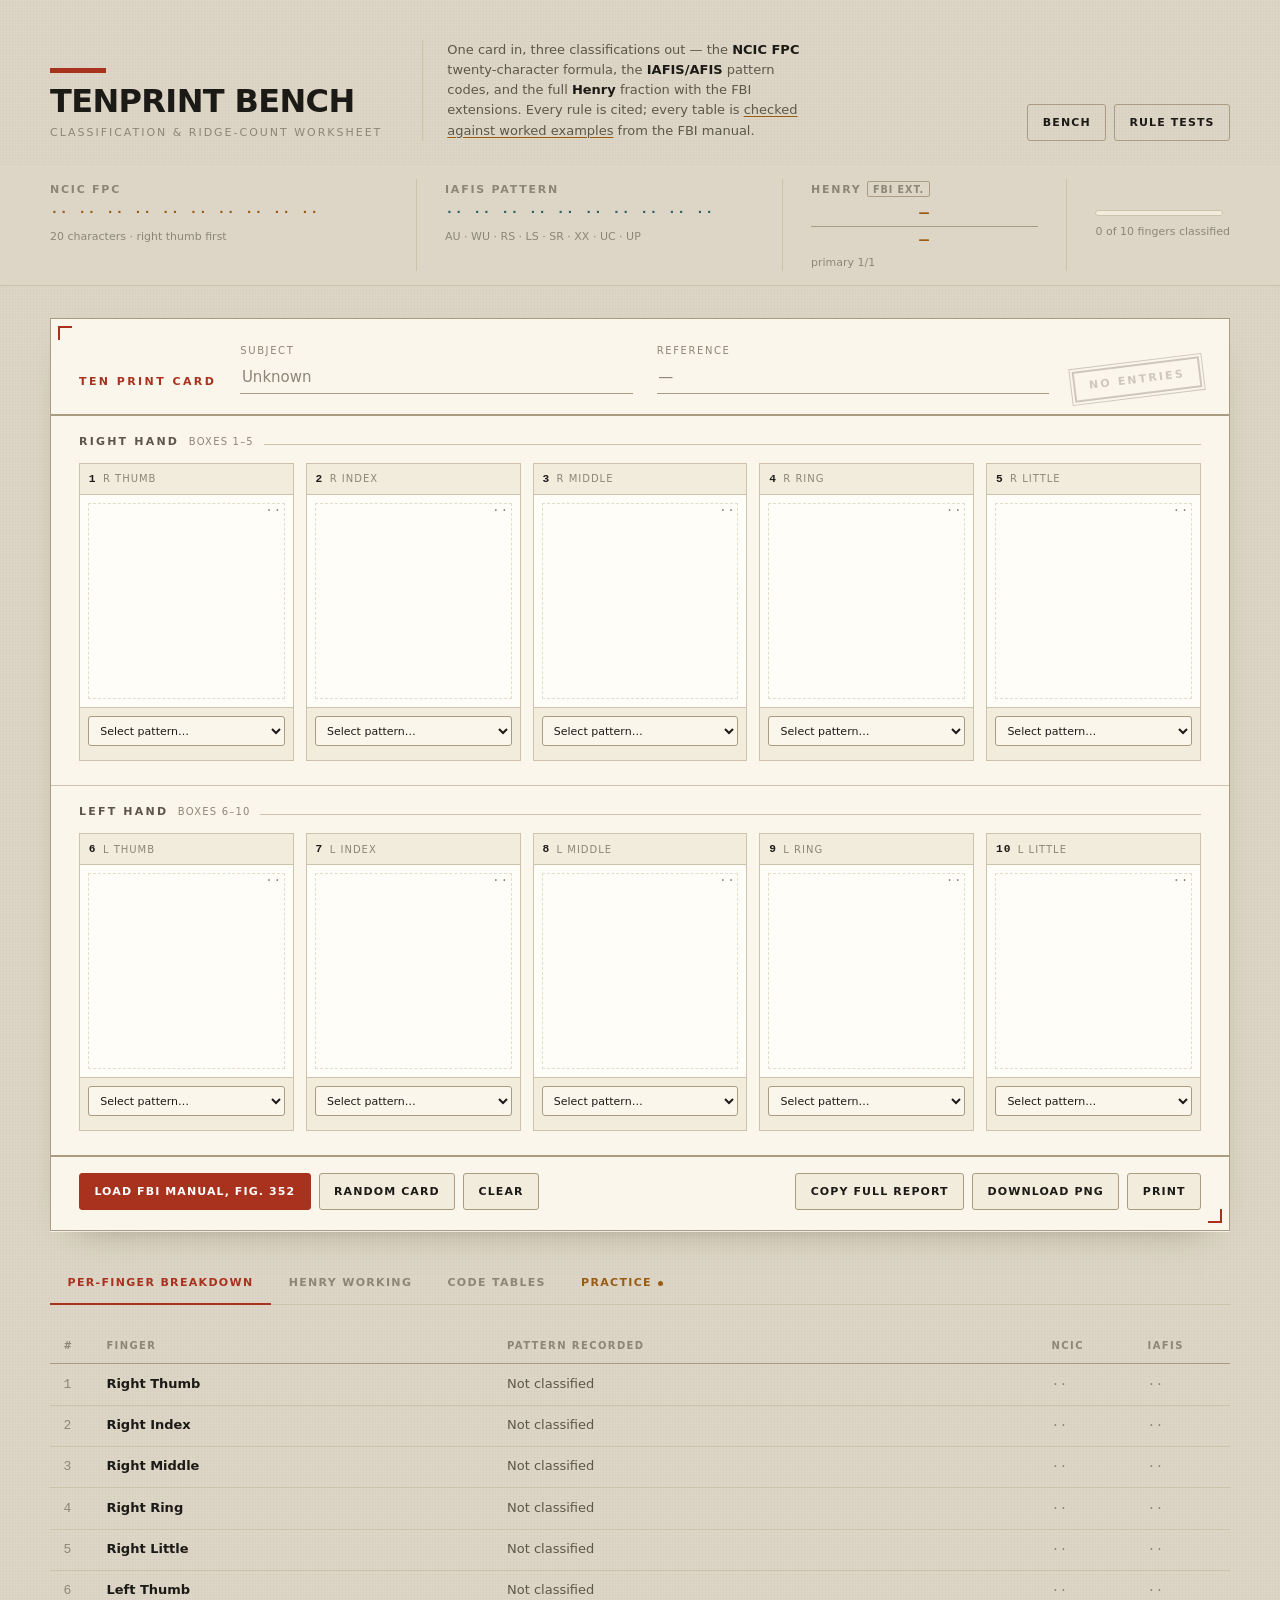
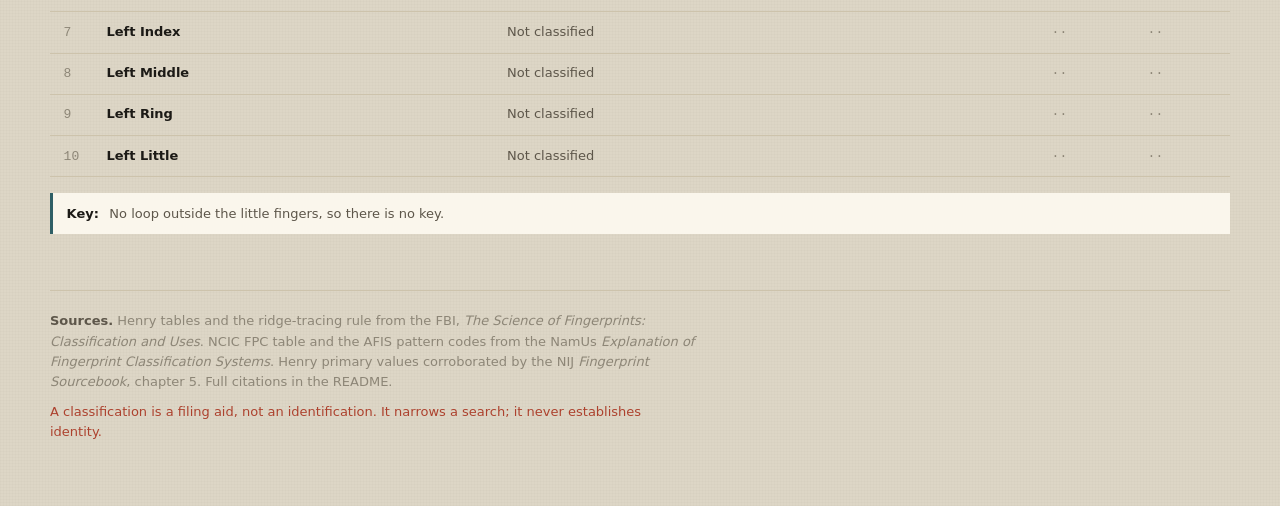
==== commit 3843628b: "Use verified reference impressions, and add a loupe and a practice drill The print boxes showed one " ====
--- a/index.html
+++ b/index.html
@@ -152,6 +152,7 @@
         <button role="tab" id="tab-breakdown" aria-controls="panel-breakdown" aria-selected="true"  class="tab">Per-finger breakdown</button>
         <button role="tab" id="tab-henry"     aria-controls="panel-henry"     aria-selected="false" class="tab" tabindex="-1">Henry working</button>
         <button role="tab" id="tab-reference" aria-controls="panel-reference" aria-selected="false" class="tab" tabindex="-1">Code tables</button>
+        <button role="tab" id="tab-practice"  aria-controls="panel-practice"  aria-selected="false" class="tab tab-accent" tabindex="-1">Practice<span class="tab-dot" aria-hidden="true"></span></button>
     </div>
 
     <div class="panel" id="panel-breakdown" role="tabpanel" aria-labelledby="tab-breakdown" tabindex="0">
@@ -263,6 +264,42 @@
 
         </div>
     </div>
+
+    <!-- Practice. Real impressions, one at a time, name the pattern. The
+         hand is given because a loop cannot be called ulnar or radial
+         without it — which is the point of the drill. -->
+    <div class="panel" id="panel-practice" role="tabpanel" aria-labelledby="tab-practice" tabindex="0" hidden>
+        <div class="practice">
+
+            <figure class="practice-plate">
+                <div class="practice-print" id="quizPlate"></div>
+                <figcaption class="practice-hand" id="quizHand">—</figcaption>
+            </figure>
+
+            <div class="practice-body">
+                <p class="practice-prompt" id="quizPrompt">Which pattern is this?</p>
+                <div class="practice-options" id="quizOptions"></div>
+                <div class="practice-feedback" id="quizFeedback" role="status" aria-live="polite"></div>
+                <div class="practice-actions">
+                    <button type="button" class="btn btn-primary" id="quizNext">Next print</button>
+                    <button type="button" class="btn" id="quizReset">Reset score</button>
+                </div>
+            </div>
+
+            <aside class="practice-score" aria-label="Score">
+                <div class="score-line">
+                    <span class="score-num" id="quizStreak">0</span>
+                    <span class="score-label">streak</span>
+                </div>
+                <div class="score-line">
+                    <span class="score-num" id="quizPct">—</span>
+                    <span class="score-label">correct</span>
+                </div>
+                <p class="score-tally"><output id="quizTally">no answers yet</output></p>
+            </aside>
+
+        </div>
+    </div>
 </section>
 
 <footer class="colophon">
@@ -278,10 +315,33 @@
 
 </main>
 
+<!-- The loupe. Any print box opens here, big enough to actually read the
+     ridges, with the plate it came from. -->
+<div class="loupe" id="loupe" hidden>
+    <div class="loupe-sheet" role="dialog" aria-modal="true" aria-labelledby="loupeTitle">
+        <button type="button" class="loupe-close" id="loupeClose" aria-label="Close">&times;</button>
+        <div class="loupe-plate">
+            <img id="loupeImg" alt="" draggable="false">
+        </div>
+        <div class="loupe-info">
+            <p class="loupe-eyebrow" id="loupeFinger">—</p>
+            <h3 id="loupeTitle">—</h3>
+            <p class="loupe-note" id="loupeNote"></p>
+            <dl class="loupe-codes">
+                <div><dt>NCIC</dt><dd id="loupeNcic">··</dd></div>
+                <div><dt>IAFIS</dt><dd id="loupeAfis">··</dd></div>
+                <div><dt>Plate</dt><dd id="loupeFig">—</dd></div>
+            </dl>
+            <p class="loupe-src">Reference impression from the FBI, <em>The Science of
+            Fingerprints</em>. Drag or scroll the image to inspect the ridges.</p>
+        </div>
+    </div>
+</div>
+
 <div class="toast" id="toast" role="status" aria-live="polite"></div>
 
 <script src="assets/classify.js"></script>
-<script src="assets/plates.js"></script>
+<script src="assets/prints.js"></script>
 <script src="assets/patterns.js"></script>
 <script src="assets/app.js"></script>
 </body>
--- a/assets/styles.css
+++ b/assets/styles.css
@@ -459,56 +459,61 @@
 .finger-name { overflow: hidden; text-overflow: ellipsis; white-space: nowrap; }
 
 /* The print box: where the impression would be rolled. Kept square, like
-   the numbered boxes on the card itself. */
+   the numbered boxes on the card itself, and clickable to open the loupe. */
 .finger-plate {
     position: relative;
+    display: block;
+    width: 100%;
+    padding: 0;
     aspect-ratio: 1 / 1;
     background: var(--plate);
+    border: 0;
     border-bottom: 1px solid var(--rule);
     overflow: hidden;
-}
+    cursor: zoom-in;
+    font: inherit;
+    color: inherit;
+}
+.finger-plate:disabled { cursor: default; }
+
+.plate-zoom {
+    position: absolute;
+    left: 0.35rem; bottom: 0.3rem;
+    z-index: 2;
+    font-size: 0.95rem;
+    line-height: 1;
+    padding: 0.18rem 0.3rem;
+    border-radius: 2px;
+    color: var(--bg);
+    background: var(--accent);
+    opacity: 0;
+    transform: translateY(3px);
+    transition: opacity 0.16s var(--ease), transform 0.16s var(--ease);
+}
+.finger-plate:not(:disabled):hover .plate-zoom,
+.finger-plate:focus-visible .plate-zoom { opacity: 1; transform: none; }
+.finger-plate:not(:disabled):hover .print-ink { transform: scale(1.03); }
+.finger-plate:not(:disabled):hover .print-ink[data-mirror="true"] { transform: scaleX(-1) scale(1.03); }
 
 .plate-art { position: absolute; inset: 0; }
 
-/* The impression is painted, not shown: the exemplar supplies only an alpha
-   mask, so the ridges take the theme's ink colour. */
+/* The impression itself: a real inked exemplar, shown as an image. The
+   light theme presents it as it was printed, black on paper; the dark theme
+   inverts it, which is how the same card reads on a light table. */
 .print-ink {
     position: absolute;
     inset: 0;
-    background-color: var(--print-ink);
-    -webkit-mask-image: var(--impression);
-            mask-image: var(--impression);
-    -webkit-mask-size: cover;
-            mask-size: cover;
-    -webkit-mask-position: center;
-            mask-position: center;
-    -webkit-mask-repeat: no-repeat;
-            mask-repeat: no-repeat;
-    opacity: 0.92;
-}
+    width: 100%;
+    height: 100%;
+    object-fit: cover;
+    user-select: none;
+    -webkit-user-drag: none;
+}
+[data-theme="dark"] .print-ink { filter: invert(1) contrast(1.06); }
+[data-theme="light"] .print-ink { filter: contrast(1.04); }
+
 /* A loop from the other hand is the same impression, handed. */
 .print-ink[data-mirror="true"] { transform: scaleX(-1); }
-.print-ink.is-scarred { opacity: 0.4; }
-
-.print-scar { position: absolute; inset: 0; }
-.print-scar i {
-    position: absolute;
-    left: -20%; width: 140%; height: 5px;
-    background: var(--stamp);
-    opacity: 0.85;
-    border-radius: 3px;
-}
-.print-scar i:nth-child(1) { top: 32%; transform: rotate(-38deg); }
-.print-scar i:nth-child(2) { top: 55%; transform: rotate(-31deg); }
-.print-scar i:nth-child(3) { top: 68%; transform: rotate(24deg); height: 3px; }
-
-.print-smudge {
-    position: absolute;
-    inset: 0;
-    background: var(--plate);
-    opacity: 0.62;
-    backdrop-filter: blur(2px);
-}
 
 /* Boxes with nothing to show are annotated the way a card would be. */
 .print-note {
@@ -773,6 +778,228 @@
 .tracer-out {
     font-family: var(--font-mono); font-size: var(--step-1); font-weight: 700;
     color: var(--accent); margin-left: auto; min-width: 1.5rem; text-align: right;
+}
+
+/* --- 9b. The loupe -------------------------------------------------------- */
+
+/* display:grid outranks the UA rule behind the hidden attribute, so the
+   attribute has to be honoured explicitly or the overlay never goes away. */
+.loupe[hidden] { display: none; }
+
+.loupe {
+    position: fixed;
+    inset: 0;
+    z-index: 80;
+    display: grid;
+    place-items: center;
+    padding: 1.5rem;
+    background: color-mix(in srgb, #000 72%, transparent);
+    backdrop-filter: blur(3px);
+    animation: loupe-in 0.18s var(--ease);
+}
+@keyframes loupe-in { from { opacity: 0; } }
+
+.loupe-sheet {
+    position: relative;
+    display: grid;
+    grid-template-columns: minmax(0, 1fr) minmax(240px, 320px);
+    gap: 0;
+    width: min(900px, 100%);
+    max-height: 100%;
+    background: var(--surface);
+    border: 1px solid var(--rule-strong);
+    box-shadow: 0 30px 80px -30px rgba(0, 0, 0, 0.9);
+    animation: loupe-rise 0.22s var(--ease);
+}
+@keyframes loupe-rise { from { transform: translateY(10px) scale(0.99); } }
+
+.loupe-close {
+    position: absolute;
+    top: 0.35rem; right: 0.5rem;
+    z-index: 3;
+    font: inherit;
+    font-size: 1.5rem;
+    line-height: 1;
+    width: 2rem; height: 2rem;
+    background: none;
+    border: 0;
+    color: var(--ink-faint);
+    cursor: pointer;
+}
+.loupe-close:hover { color: var(--stamp); }
+
+.loupe-plate {
+    position: relative;
+    overflow: hidden;
+    background: var(--plate);
+    aspect-ratio: 1 / 1;
+    display: grid;
+    place-items: center;
+    touch-action: none;
+}
+.loupe-plate img {
+    width: 100%;
+    height: 100%;
+    object-fit: contain;
+    transform-origin: center;
+    cursor: zoom-in;
+    user-select: none;
+    -webkit-user-drag: none;
+}
+[data-theme="dark"] .loupe-plate img { filter: invert(1) contrast(1.06); }
+.loupe-plate img.is-mirrored { --mir: -1; }
+.loupe-plate img.is-mirrored { transform: scaleX(-1); }
+
+.loupe-info {
+    padding: 1.5rem 1.5rem 1.75rem;
+    border-left: 1px solid var(--rule);
+    overflow-y: auto;
+}
+.loupe-eyebrow {
+    margin: 0 0 0.3rem;
+    font-size: 0.625rem;
+    letter-spacing: 0.16em;
+    text-transform: uppercase;
+    color: var(--ink-faint);
+}
+.loupe-info h3 { font-size: var(--step-1); color: var(--stamp); margin-bottom: 0.6rem; }
+.loupe-note { margin: 0 0 1rem; font-size: var(--step--1); color: var(--ink-soft); }
+
+.loupe-codes { display: grid; gap: 0.5rem; margin: 0 0 1rem; }
+.loupe-codes > div {
+    display: flex; justify-content: space-between; align-items: baseline;
+    gap: 1rem;
+    padding-bottom: 0.35rem;
+    border-bottom: 1px solid var(--rule);
+}
+.loupe-codes dt {
+    font-size: 0.625rem; letter-spacing: 0.14em; text-transform: uppercase;
+    color: var(--ink-faint);
+}
+.loupe-codes dd {
+    margin: 0;
+    font-family: var(--font-mono); font-weight: 700; color: var(--accent);
+}
+.loupe-src { margin: 0; font-size: var(--step--2); color: var(--ink-faint); }
+
+/* --- 9c. Practice --------------------------------------------------------- */
+
+.tab-accent[aria-selected="false"] { color: var(--accent); }
+.tab-dot {
+    display: inline-block;
+    width: 5px; height: 5px;
+    margin-left: 0.4rem;
+    border-radius: 50%;
+    background: var(--accent);
+    vertical-align: middle;
+}
+
+.practice {
+    display: grid;
+    grid-template-columns: minmax(0, 300px) minmax(0, 1fr) auto;
+    gap: 1.75rem;
+    align-items: start;
+}
+
+.practice-plate { margin: 0; }
+.practice-print {
+    position: relative;
+    aspect-ratio: 1 / 1;
+    background: var(--plate);
+    border: 1px solid var(--rule-strong);
+    overflow: hidden;
+}
+.practice-hand {
+    margin-top: 0.5rem;
+    font-size: var(--step--2);
+    letter-spacing: 0.16em;
+    text-transform: uppercase;
+    color: var(--accent);
+    font-weight: 700;
+}
+
+.practice-prompt {
+    margin: 0 0 0.9rem;
+    font-size: var(--step-1);
+    font-weight: 600;
+}
+
+.practice-options { display: grid; gap: 0.5rem; }
+
+.quiz-option {
+    font: inherit;
+    text-align: left;
+    padding: 0.7rem 0.9rem;
+    color: var(--ink);
+    background: var(--surface-2);
+    border: 1px solid var(--rule-strong);
+    border-radius: var(--radius);
+    cursor: pointer;
+    transition: border-color 0.14s var(--ease), background 0.14s var(--ease),
+                transform 0.14s var(--ease);
+}
+.quiz-option:hover:not(:disabled) {
+    border-color: var(--accent);
+    transform: translateX(3px);
+}
+.quiz-option:disabled { cursor: default; opacity: 0.72; }
+.quiz-option[data-mark="correct"] {
+    border-color: var(--ok);
+    background: color-mix(in srgb, var(--ok) 16%, transparent);
+    opacity: 1;
+}
+.quiz-option[data-mark="wrong"] {
+    border-color: var(--stamp);
+    background: color-mix(in srgb, var(--stamp) 14%, transparent);
+    opacity: 1;
+}
+
+.practice-feedback {
+    margin-top: 0.9rem;
+    font-size: var(--step--1);
+    color: var(--ink-soft);
+    min-height: 1.5rem;
+}
+.practice-feedback[data-state] {
+    padding: 0.75rem 0.9rem;
+    border-left: 3px solid var(--rule-strong);
+    background: var(--surface);
+    animation: fb-in 0.2s var(--ease);
+}
+@keyframes fb-in { from { opacity: 0; transform: translateY(-4px); } }
+.practice-feedback[data-state="right"] { border-left-color: var(--ok); }
+.practice-feedback[data-state="wrong"] { border-left-color: var(--stamp); }
+.practice-feedback strong { color: var(--ink); }
+.quiz-why, .quiz-fig { display: block; margin-top: 0.45rem; }
+.quiz-fig { color: var(--ink-faint); font-size: var(--step--2); }
+
+.practice-actions { display: flex; gap: 0.5rem; margin-top: 1rem; }
+.btn:disabled { opacity: 0.45; cursor: default; }
+.btn:disabled:hover { border-color: var(--rule-strong); color: var(--ink); }
+
+.practice-score {
+    display: grid;
+    gap: 0.9rem;
+    padding: 1.1rem 1.25rem;
+    border: 1px solid var(--rule);
+    background: var(--surface);
+    min-width: 9rem;
+}
+.score-line { display: grid; }
+.score-num {
+    font-family: var(--font-mono);
+    font-size: var(--step-2);
+    font-weight: 700;
+    color: var(--accent);
+    line-height: 1;
+}
+.score-label {
+    font-size: 0.625rem; letter-spacing: 0.16em; text-transform: uppercase;
+    color: var(--ink-faint);
+}
+.score-tally {
+    margin: 0; padding-top: 0.7rem; border-top: 1px solid var(--rule);
+    font-size: var(--step--2); color: var(--ink-faint);
 }
 
 /* --- 10. Colophon and toast ---------------------------------------------- */
@@ -819,10 +1046,21 @@
     .rail-inner > :nth-child(-n+2) { border-top: 0; padding-top: 0; }
 }
 
+@media (max-width: 940px) {
+    .loupe-sheet { grid-template-columns: 1fr; max-height: calc(100vh - 3rem); overflow-y: auto; }
+    .loupe-info { border-left: 0; border-top: 1px solid var(--rule); }
+    .practice { grid-template-columns: minmax(0, 240px) minmax(0, 1fr); }
+    .practice-score { grid-column: 1 / -1; grid-auto-flow: column; justify-content: start; gap: 2rem; }
+}
+
 @media (max-width: 820px) {
     .fingers { grid-template-columns: repeat(3, minmax(0, 1fr)); }
     .card-head { grid-template-columns: 1fr 1fr; }
     .stamp { grid-column: 2; justify-self: end; }
+}
+
+@media (max-width: 640px) {
+    .practice { grid-template-columns: 1fr; }
 }
 
 @media (max-width: 560px) {
